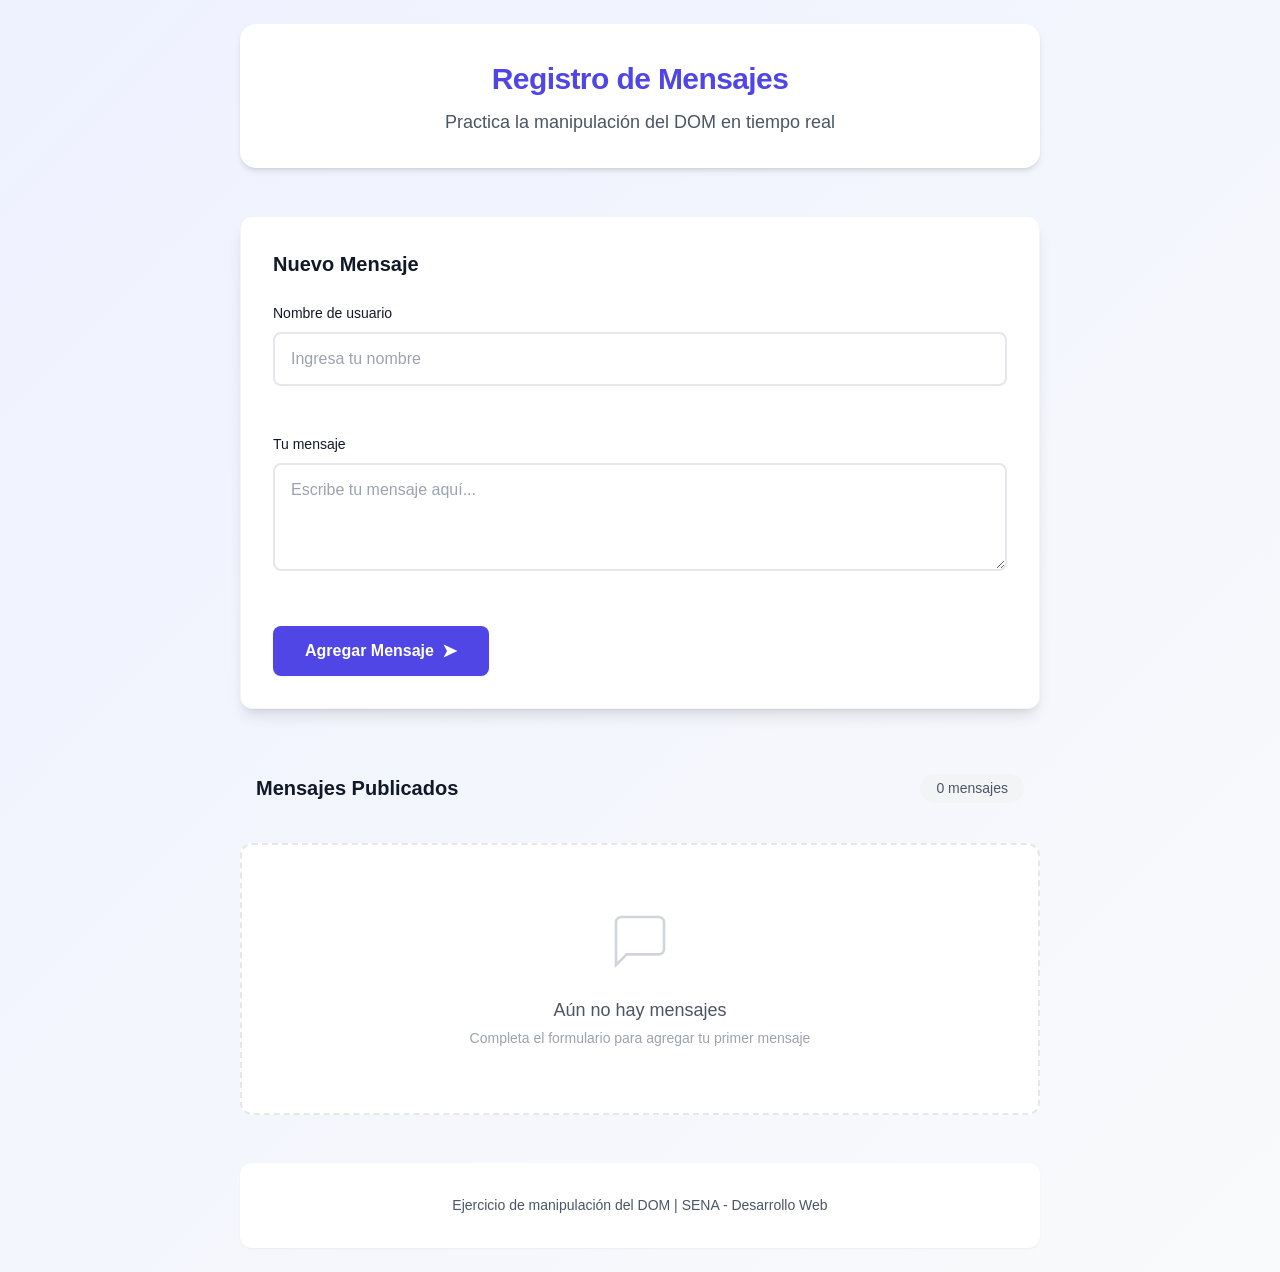
==== index.html @ eb25db23 "Se añadieron los archivos originales" ====
<!DOCTYPE html>
<html lang="es">
<head>
    <meta charset="UTF-8">
    <meta name="viewport" content="width=device-width, initial-scale=1.0">
    <title>Registro de Mensajes - Ejercicio DOM</title>
    <link rel="stylesheet" href="styles.css">
</head>
<body>
    <div class="container">
        <!-- Encabezado principal -->
        <header class="header">
            <h1 class="header__title">Registro de Mensajes</h1>
            <p class="header__subtitle">Practica la manipulación del DOM en tiempo real</p>
        </header>

        <!-- Formulario de entrada -->
        <section class="form-section">
            <div class="card">
                <h2 class="card__title">Nuevo Mensaje</h2>
                
                <form id="messageForm" class="form" novalidate>
                    <div class="form__group">
                        <label for="userName" class="form__label">
                            Nombre de usuario
                        </label>
                        <input 
                            type="text" 
                            id="userName" 
                            class="form__input" 
                            placeholder="Ingresa tu nombre"
                            aria-required="true"
                        >
                        <span class="form__error" id="userNameError"></span>
                    </div>

                    <div class="form__group">
                        <label for="userMessage" class="form__label">
                            Tu mensaje
                        </label>
                        <textarea 
                            id="userMessage" 
                            class="form__input form__textarea" 
                            placeholder="Escribe tu mensaje aquí..."
                            rows="4"
                            aria-required="true"
                        ></textarea>
                        <span class="form__error" id="userMessageError"></span>
                    </div>

                    <button type="submit" class="btn btn--primary" id="submitBtn">
                        <span class="btn__text">Agregar Mensaje</span>
                        <span class="btn__icon">➤</span>
                    </button>
                </form>
            </div>
        </section>

        <!-- Área de mensajes -->
        <section class="messages-section">
            <div class="messages-header">
                <h2 class="messages-header__title">Mensajes Publicados</h2>
                <span class="messages-header__count" id="messageCount">0 mensajes</span>
            </div>
            
            <div id="messagesContainer" class="messages-container">
                <!-- Los mensajes se agregarán aquí dinámicamente -->
                <div class="messages-empty" id="emptyState">
                    <svg class="messages-empty__icon" width="64" height="64" viewBox="0 0 24 24" fill="none" stroke="currentColor">
                        <path d="M21 15a2 2 0 0 1-2 2H7l-4 4V5a2 2 0 0 1 2-2h14a2 2 0 0 1 2 2z"></path>
                    </svg>
                    <p class="messages-empty__text">Aún no hay mensajes</p>
                    <p class="messages-empty__subtext">Completa el formulario para agregar tu primer mensaje</p>
                </div>
            </div>
        </section>

        <!-- Footer informativo -->
        <footer class="footer">
            <p class="footer__text">Ejercicio de manipulación del DOM | SENA - Desarrollo Web</p>
        </footer>
    </div>

    <script src="script.js"></script>
</body>
</html>
---- styles.css ----
/* ============================================
   SISTEMA DE DISEÑO - VARIABLES CSS
   ============================================ */

:root {
    /* Paleta de colores principal */
    --color-primary: #4f46e5;
    --color-primary-dark: #4338ca;
    --color-primary-light: #6366f1;
    --color-primary-lighter: #eef2ff;
    
    /* Colores de estado */
    --color-success: #10b981;
    --color-error: #ef4444;
    --color-warning: #f59e0b;
    --color-info: #3b82f6;
    
    /* Escala de grises */
    --color-gray-50: #f9fafb;
    --color-gray-100: #f3f4f6;
    --color-gray-200: #e5e7eb;
    --color-gray-300: #d1d5db;
    --color-gray-400: #9ca3af;
    --color-gray-500: #6b7280;
    --color-gray-600: #4b5563;
    --color-gray-700: #374151;
    --color-gray-800: #1f2937;
    --color-gray-900: #111827;
    
    /* Colores de fondo */
    --color-background: #ffffff;
    --color-background-secondary: var(--color-gray-50);
    --color-surface: #ffffff;
    
    /* Colores de texto */
    --color-text-primary: var(--color-gray-900);
    --color-text-secondary: var(--color-gray-600);
    --color-text-tertiary: var(--color-gray-400);
    
    /* Tipografía */
    --font-family-base: -apple-system, BlinkMacSystemFont, 'Segoe UI', 'Roboto', 'Oxygen', 'Ubuntu', 'Cantarell', sans-serif;
    --font-family-mono: 'Courier New', Courier, monospace;
    
    /* Tamaños de fuente */
    --font-size-xs: 0.75rem;    /* 12px */
    --font-size-sm: 0.875rem;   /* 14px */
    --font-size-base: 1rem;     /* 16px */
    --font-size-lg: 1.125rem;   /* 18px */
    --font-size-xl: 1.25rem;    /* 20px */
    --font-size-2xl: 1.5rem;    /* 24px */
    --font-size-3xl: 1.875rem;  /* 30px */
    --font-size-4xl: 2.25rem;   /* 36px */
    
    /* Pesos de fuente */
    --font-weight-normal: 400;
    --font-weight-medium: 500;
    --font-weight-semibold: 600;
    --font-weight-bold: 700;
    
    /* Espaciado */
    --spacing-xs: 0.25rem;   /* 4px */
    --spacing-sm: 0.5rem;    /* 8px */
    --spacing-md: 1rem;      /* 16px */
    --spacing-lg: 1.5rem;    /* 24px */
    --spacing-xl: 2rem;      /* 32px */
    --spacing-2xl: 3rem;     /* 48px */
    --spacing-3xl: 4rem;     /* 64px */
    
    /* Border radius */
    --radius-sm: 0.375rem;   /* 6px */
    --radius-md: 0.5rem;     /* 8px */
    --radius-lg: 0.75rem;    /* 12px */
    --radius-xl: 1rem;       /* 16px */
    --radius-full: 9999px;
    
    /* Sombras */
    --shadow-sm: 0 1px 2px 0 rgb(0 0 0 / 0.05);
    --shadow-md: 0 4px 6px -1px rgb(0 0 0 / 0.1), 0 2px 4px -2px rgb(0 0 0 / 0.1);
    --shadow-lg: 0 10px 15px -3px rgb(0 0 0 / 0.1), 0 4px 6px -4px rgb(0 0 0 / 0.1);
    --shadow-xl: 0 20px 25px -5px rgb(0 0 0 / 0.1), 0 8px 10px -6px rgb(0 0 0 / 0.1);
    
    /* Transiciones */
    --transition-fast: 150ms cubic-bezier(0.4, 0, 0.2, 1);
    --transition-base: 200ms cubic-bezier(0.4, 0, 0.2, 1);
    --transition-slow: 300ms cubic-bezier(0.4, 0, 0.2, 1);
    
    /* Z-index */
    --z-index-dropdown: 1000;
    --z-index-modal: 1050;
    --z-index-tooltip: 1100;
}

/* ============================================
   RESET Y ESTILOS BASE
   ============================================ */

*, *::before, *::after {
    box-sizing: border-box;
    margin: 0;
    padding: 0;
}

html {
    font-size: 16px;
    -webkit-font-smoothing: antialiased;
    -moz-osx-font-smoothing: grayscale;
}

body {
    font-family: var(--font-family-base);
    font-size: var(--font-size-base);
    font-weight: var(--font-weight-normal);
    line-height: 1.5;
    color: var(--color-text-primary);
    background: linear-gradient(135deg, var(--color-primary-lighter) 0%, var(--color-gray-50) 100%);
    min-height: 100vh;
    padding: var(--spacing-lg);
}

/* ============================================
   LAYOUT PRINCIPAL
   ============================================ */

.container {
    max-width: 800px;
    margin: 0 auto;
}

/* ============================================
   HEADER
   ============================================ */

.header {
    text-align: center;
    margin-bottom: var(--spacing-2xl);
    padding: var(--spacing-xl) var(--spacing-md);
    background: var(--color-surface);
    border-radius: var(--radius-xl);
    box-shadow: var(--shadow-md);
}

.header__title {
    font-size: var(--font-size-3xl);
    font-weight: var(--font-weight-bold);
    color: var(--color-primary);
    margin-bottom: var(--spacing-sm);
    letter-spacing: -0.02em;
}

.header__subtitle {
    font-size: var(--font-size-lg);
    color: var(--color-text-secondary);
    font-weight: var(--font-weight-normal);
}

/* ============================================
   CARD COMPONENT
   ============================================ */

.card {
    background: var(--color-surface);
    border-radius: var(--radius-lg);
    padding: var(--spacing-xl);
    box-shadow: var(--shadow-lg);
    border: 1px solid var(--color-gray-100);
}

.card__title {
    font-size: var(--font-size-xl);
    font-weight: var(--font-weight-semibold);
    color: var(--color-text-primary);
    margin-bottom: var(--spacing-lg);
}

/* ============================================
   FORMULARIO
   ============================================ */

.form-section {
    margin-bottom: var(--spacing-2xl);
}

.form__group {
    margin-bottom: var(--spacing-lg);
}

.form__label {
    display: block;
    font-size: var(--font-size-sm);
    font-weight: var(--font-weight-medium);
    color: var(--color-text-primary);
    margin-bottom: var(--spacing-sm);
}

.form__input {
    width: 100%;
    padding: var(--spacing-md);
    font-size: var(--font-size-base);
    font-family: var(--font-family-base);
    color: var(--color-text-primary);
    background-color: var(--color-surface);
    border: 2px solid var(--color-gray-200);
    border-radius: var(--radius-md);
    transition: all var(--transition-base);
    outline: none;
}

.form__input:focus {
    border-color: var(--color-primary);
    box-shadow: 0 0 0 3px var(--color-primary-lighter);
}

.form__input::placeholder {
    color: var(--color-gray-400);
}

.form__textarea {
    resize: vertical;
    min-height: 100px;
}

.form__input.error {
    border-color: var(--color-error);
}

.form__input.error:focus {
    box-shadow: 0 0 0 3px rgba(239, 68, 68, 0.1);
}

.form__error {
    display: block;
    font-size: var(--font-size-sm);
    color: var(--color-error);
    margin-top: var(--spacing-xs);
    min-height: 1.25rem;
    font-weight: var(--font-weight-medium);
}

/* ============================================
   BOTONES
   ============================================ */

.btn {
    display: inline-flex;
    align-items: center;
    justify-content: center;
    gap: var(--spacing-sm);
    padding: var(--spacing-md) var(--spacing-xl);
    font-size: var(--font-size-base);
    font-weight: var(--font-weight-semibold);
    font-family: var(--font-family-base);
    line-height: 1;
    border: none;
    border-radius: var(--radius-md);
    cursor: pointer;
    transition: all var(--transition-base);
    outline: none;
    text-decoration: none;
    white-space: nowrap;
}

.btn--primary {
    background-color: var(--color-primary);
    color: white;
    box-shadow: var(--shadow-sm);
}

.btn--primary:hover {
    background-color: var(--color-primary-dark);
    box-shadow: var(--shadow-md);
    transform: translateY(-1px);
}

.btn--primary:active {
    transform: translateY(0);
    box-shadow: var(--shadow-sm);
}

.btn--primary:focus-visible {
    box-shadow: 0 0 0 3px var(--color-primary-lighter);
}

.btn__icon {
    font-size: var(--font-size-lg);
}

/* ============================================
   SECCIÓN DE MENSAJES
   ============================================ */

.messages-section {
    margin-bottom: var(--spacing-2xl);
}

.messages-header {
    display: flex;
    justify-content: space-between;
    align-items: center;
    margin-bottom: var(--spacing-lg);
    padding: var(--spacing-md);
}

.messages-header__title {
    font-size: var(--font-size-xl);
    font-weight: var(--font-weight-semibold);
    color: var(--color-text-primary);
}

.messages-header__count {
    font-size: var(--font-size-sm);
    font-weight: var(--font-weight-medium);
    color: var(--color-text-secondary);
    background-color: var(--color-gray-100);
    padding: var(--spacing-xs) var(--spacing-md);
    border-radius: var(--radius-full);
}

.messages-container {
    display: flex;
    flex-direction: column;
    gap: var(--spacing-md);
}

/* Estado vacío */
.messages-empty {
    display: flex;
    flex-direction: column;
    align-items: center;
    justify-content: center;
    padding: var(--spacing-3xl) var(--spacing-xl);
    background: var(--color-surface);
    border-radius: var(--radius-lg);
    border: 2px dashed var(--color-gray-200);
    text-align: center;
}

.messages-empty__icon {
    color: var(--color-gray-300);
    margin-bottom: var(--spacing-lg);
}

.messages-empty__text {
    font-size: var(--font-size-lg);
    font-weight: var(--font-weight-medium);
    color: var(--color-text-secondary);
    margin-bottom: var(--spacing-xs);
}

.messages-empty__subtext {
    font-size: var(--font-size-sm);
    color: var(--color-text-tertiary);
}

/* Tarjeta de mensaje */
.message-card {
    background: var(--color-surface);
    border-radius: var(--radius-lg);
    padding: var(--spacing-lg);
    box-shadow: var(--shadow-md);
    border-left: 4px solid var(--color-primary);
    animation: slideIn var(--transition-slow) ease-out;
    transition: all var(--transition-base);
}

.message-card:hover {
    box-shadow: var(--shadow-xl);
    transform: translateY(-2px);
}

.message-card__header {
    display: flex;
    justify-content: space-between;
    align-items: center;
    margin-bottom: var(--spacing-md);
}

.message-card__user {
    display: flex;
    align-items: center;
    gap: var(--spacing-sm);
}

.message-card__avatar {
    width: 40px;
    height: 40px;
    border-radius: var(--radius-full);
    background: linear-gradient(135deg, var(--color-primary-light), var(--color-primary));
    display: flex;
    align-items: center;
    justify-content: center;
    color: white;
    font-weight: var(--font-weight-bold);
    font-size: var(--font-size-sm);
}

.message-card__username {
    font-size: var(--font-size-base);
    font-weight: var(--font-weight-semibold);
    color: var(--color-text-primary);
}

.message-card__timestamp {
    font-size: var(--font-size-xs);
    color: var(--color-text-tertiary);
    font-weight: var(--font-weight-medium);
}

.message-card__content {
    font-size: var(--font-size-base);
    color: var(--color-text-secondary);
    line-height: 1.6;
    word-wrap: break-word;
}

/* ============================================
   FOOTER
   ============================================ */

.footer {
    text-align: center;
    padding: var(--spacing-xl);
    background: var(--color-surface);
    border-radius: var(--radius-lg);
    box-shadow: var(--shadow-sm);
}

.footer__text {
    font-size: var(--font-size-sm);
    color: var(--color-text-secondary);
}

/* ============================================
   ANIMACIONES
   ============================================ */

@keyframes slideIn {
    from {
        opacity: 0;
        transform: translateY(-10px);
    }
    to {
        opacity: 1;
        transform: translateY(0);
    }
}

/* ============================================
   RESPONSIVE DESIGN
   ============================================ */

@media (max-width: 768px) {
    body {
        padding: var(--spacing-md);
    }
    
    .header {
        padding: var(--spacing-lg) var(--spacing-md);
        margin-bottom: var(--spacing-xl);
    }
    
    .header__title {
        font-size: var(--font-size-2xl);
    }
    
    .header__subtitle {
        font-size: var(--font-size-base);
    }
    
    .card {
        padding: var(--spacing-lg);
    }
    
    .messages-header {
        flex-direction: column;
        align-items: flex-start;
        gap: var(--spacing-sm);
    }
}

@media (max-width: 480px) {
    .btn {
        width: 100%;
    }
    
    .message-card__header {
        flex-direction: column;
        align-items: flex-start;
        gap: var(--spacing-sm);
    }
}

/* ============================================
   UTILIDADES
   ============================================ */

.hidden {
    display: none !important;
}

.fade-out {
    animation: fadeOut var(--transition-base) ease-out forwards;
}

@keyframes fadeOut {
    to {
        opacity: 0;
        transform: scale(0.95);
    }
}
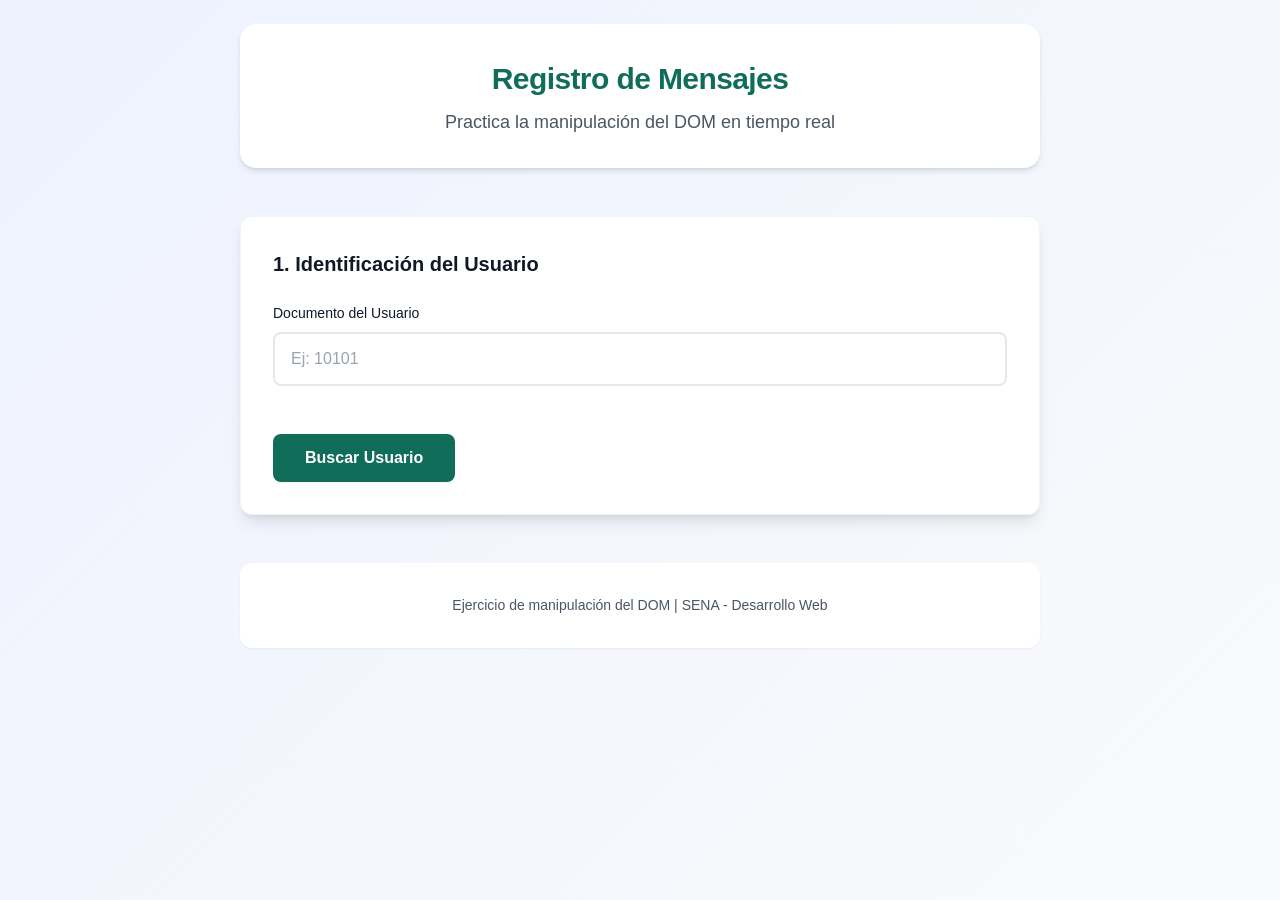
==== commit f68e96cb: "se añadio el boton de editar y eliminar y ademas se organizaron las carpetas" ====
--- a/index.html
+++ b/index.html
@@ -5,6 +5,7 @@
     <meta name="viewport" content="width=device-width, initial-scale=1.0">
     <title>Registro de Mensajes - Ejercicio DOM</title>
     <link rel="stylesheet" href="styles.css">
+    <link rel="stylesheet" href="https://cdnjs.cloudflare.com/ajax/libs/font-awesome/6.7.2/css/all.min.css">
 </head>
 <body>
     <div class="container">
@@ -14,21 +15,50 @@
             <p class="header__subtitle">Practica la manipulación del DOM en tiempo real</p>
         </header>
 
+
+        
+
+        <section class="form-section">
+            <div class="card">
+                <h2 class="card__title">1. Identificación del Usuario</h2>
+                <form id="searchForm" class="form">
+                    <div class="form__group">
+                        <label for="userDoc" class="form__label">Documento del Usuario</label>
+                        <input type="text" id="userDoc" name="documento" class="form__input" placeholder="Ej: 10101" required>
+                        <span class="form__error" id="searchError"></span>
+                    </div>
+                    <button type="submit" class="btn btn--primary" id="searchBtn">
+                        <span class="btn__text">Buscar Usuario</span>
+                    </button>
+                </form>
+
+                <div id="userInfo" class="user-info hidden">
+                    <div class="user-info__content">
+                        <p><strong>Nombre:</strong> <span id="infoNombre"></span></p>
+                        <p><strong>Correo:</strong> <span id="infoCorreo"></span></p>
+                    </div>
+                </div>
+            </div>
+        </section>
+
+
         <!-- Formulario de entrada -->
+    <div id="taskSection" class="hidden">
         <section class="form-section">
             <div class="card">
                 <h2 class="card__title">Nuevo Mensaje</h2>
                 
                 <form id="messageForm" class="form" novalidate>
                     <div class="form__group">
-                        <label for="userName" class="form__label">
-                            Nombre de usuario
+                        <label for="usertarea" class="form__label">
+                            Titulo de la tarea
                         </label>
                         <input 
                             type="text" 
-                            id="userName" 
+                            id="usertarea" 
+                            name="usertarea"
                             class="form__input" 
-                            placeholder="Ingresa tu nombre"
+                            placeholder="Ingrese el titulo de la tarea"
                             aria-required="true"
                         >
                         <span class="form__error" id="userNameError"></span>
@@ -36,17 +66,48 @@
 
                     <div class="form__group">
                         <label for="userMessage" class="form__label">
-                            Tu mensaje
+                            Descripcion de la tarea
                         </label>
                         <textarea 
                             id="userMessage" 
+                            name="userMessage"
                             class="form__input form__textarea" 
-                            placeholder="Escribe tu mensaje aquí..."
+                            placeholder="Escribe la descripcion de tu tarea..."
                             rows="4"
                             aria-required="true"
                         ></textarea>
                         <span class="form__error" id="userMessageError"></span>
                     </div>
+
+                    <div class="form__group">
+                        <label for="taskStatus" class="form__label">
+                            Estado de la tarea
+                        </label>
+                        <select id="taskStatus" name="taskStatus" class="form__input">
+                            
+                            <option value="" disabled selected>Selecciona el estado</option>
+                            <option value="En proceso">En proceso</option>
+                            <option value="En listado">En listado</option>
+                            <option value="Terminado">Terminado</option>
+                        </select>
+                        <span class="form__error" id="taskStatusError"></span>
+                    </div>
+
+                        <div class="form__group">   
+                            <label for="taskPriority" class="form__label">
+                                Prioridad
+                            </label>
+                            <select id="taskPriority" name="taskPriority" class="form__input">
+                                <option value="" disabled selected>Selecciona la prioridad</option>
+                                <option value="Alta">Alta</option>
+                                <option value="Media">Media</option>
+                                <option value="Baja">Baja</option>
+                            </select>
+                            <span class="form__error" id="taskPriorityError"></span>
+                        </div>
+
+
+                    
 
                     <button type="submit" class="btn btn--primary" id="submitBtn">
                         <span class="btn__text">Agregar Mensaje</span>
@@ -55,16 +116,17 @@
                 </form>
             </div>
         </section>
+    
 
         <!-- Área de mensajes -->
         <section class="messages-section">
             <div class="messages-header">
-                <h2 class="messages-header__title">Mensajes Publicados</h2>
-                <span class="messages-header__count" id="messageCount">0 mensajes</span>
+                <h2 class="messages-header__title">Tareas del usuario</h2>
+                <span class="messages-header__count" id="messageCount">0 Tareas</span>
             </div>
             
             <div id="messagesContainer" class="messages-container">
-                <!-- Los mensajes se agregarán aquí dinámicamente -->
+                <!-- Los mensajes se agregarán aquí dinámicamente --> 
                 <div class="messages-empty" id="emptyState">
                     <svg class="messages-empty__icon" width="64" height="64" viewBox="0 0 24 24" fill="none" stroke="currentColor">
                         <path d="M21 15a2 2 0 0 1-2 2H7l-4 4V5a2 2 0 0 1 2-2h14a2 2 0 0 1 2 2z"></path>
@@ -74,13 +136,13 @@
                 </div>
             </div>
         </section>
+    </div>
 
         <!-- Footer informativo -->
         <footer class="footer">
             <p class="footer__text">Ejercicio de manipulación del DOM | SENA - Desarrollo Web</p>
         </footer>
-    </div>
 
-    <script src="script.js"></script>
+    <script type="module" src="script.js"></script>
 </body>
 </html>
--- a/styles.css
+++ b/styles.css
@@ -4,8 +4,8 @@
 
 :root {
     /* Paleta de colores principal */
-    --color-primary: #4f46e5;
-    --color-primary-dark: #4338ca;
+    --color-primary: #106d59;
+    --color-primary-dark: #385aca;
     --color-primary-light: #6366f1;
     --color-primary-lighter: #eef2ff;
     
@@ -237,7 +237,7 @@
 }
 
 /* ============================================
-   BOTONES
+BOTONES
    ============================================ */
 
 .btn {
@@ -283,9 +283,13 @@
 .btn__icon {
     font-size: var(--font-size-lg);
 }
-
-/* ============================================
-   SECCIÓN DE MENSAJES
+.btn--primary:hover
+{
+    background-color: #10b981;
+}
+
+/* ============================================
+SECCIÓN DE MENSAJES
    ============================================ */
 
 .messages-section {
@@ -430,7 +434,7 @@
 }
 
 /* ============================================
-   ANIMACIONES
+ANIMACIONE
    ============================================ */
 
 @keyframes slideIn {
@@ -490,6 +494,57 @@
 }
 
 /* ============================================
+   BOTONES DE ACCIÓN EN TARJETAS
+   ============================================ */
+
+.message-card__actions {
+    display: flex;
+    justify-content: flex-end;
+    gap: var(--spacing-sm);
+    margin-top: var(--spacing-md);
+    padding-top: var(--spacing-md);
+    border-top: 1px solid var(--color-gray-100);
+}
+
+.btn--small {
+    padding: var(--spacing-xs) var(--spacing-md);
+    font-size: var(--font-size-sm);
+    border-radius: var(--radius-sm);
+}
+
+.btn--edit {
+    background-color: var(--color-info);
+    color: white;
+}
+
+.btn--edit:hover {
+    background-color: #2563eb;
+    transform: translateY(-1px);
+    box-shadow: var(--shadow-md);
+}
+
+.btn--danger {
+    background-color: var(--color-error);
+    color: white;
+}
+
+.btn--danger:hover {
+    background-color: #dc2626;
+    transform: translateY(-1px);
+    box-shadow: var(--shadow-md);
+}
+
+/* ============================================
+   ANIMACIÓN DE ELIMINACIÓN
+   ============================================ */
+
+.eliminando {
+    opacity: 0;
+    transform: translateX(30px) scale(0.95);
+    transition: opacity var(--transition-slow), transform var(--transition-slow);
+}
+
+/* ============================================
    UTILIDADES
    ============================================ */
 
